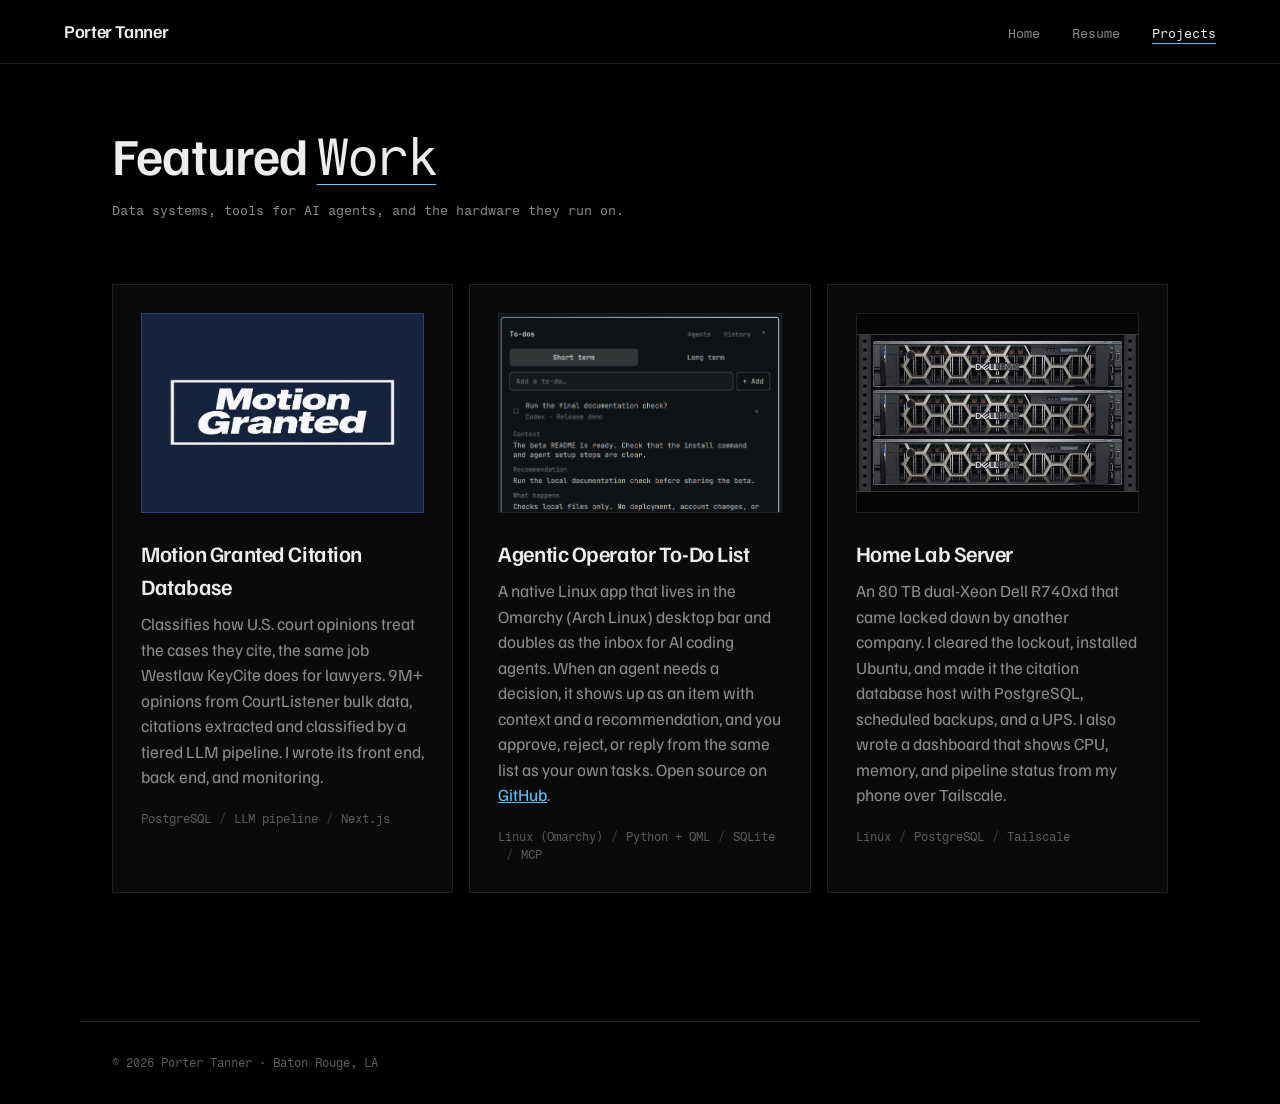
==== website-design-and-github-hosting/porter-website/project.html @ 4ad10d48 "Home Lab card: stacked R740xd faceplates in a server rack Adds graphics/r740xd.png (Porter's Dell EM" ====
<!DOCTYPE html>
<html lang="en">
<head>
    <meta charset="UTF-8">
    <meta name="viewport" content="width=device-width, initial-scale=1.0">
    <meta name="description" content="Projects by Porter Tanner: the Motion Granted citation database, an open-source to-do list for AI coding agents, and a home-lab server.">
    <title>Projects | Porter Tanner</title>
    <link rel="icon" href="data:image/svg+xml,%3Csvg xmlns='http://www.w3.org/2000/svg' viewBox='0 0 32 32'%3E%3Crect width='32' height='32' fill='%23000'/%3E%3Crect x='.5' y='.5' width='31' height='31' fill='none' stroke='%233a3a3a'/%3E%3Ctext x='16' y='20.5' font-family='monospace' font-size='12' fill='%23ededed' text-anchor='middle'%3EPT%3C/text%3E%3C/svg%3E">
    <link rel="stylesheet" href="styles.css">
</head>
<body>
    <nav class="navbar" id="main-nav">
        <a href="index.html" class="logo">Porter Tanner</a>
        <ul class="nav-links">
            <li><a href="index.html">Home</a></li>
            <li><a href="resume.html">Resume</a></li>
            <li><a href="project.html" class="active">Projects</a></li>
        </ul>
    </nav>

    <main class="container">
        <div class="resume-header">
            <h1 class="section-title">Featured <span class="text-gradient">Work</span></h1>
            <p>Data systems, tools for AI agents, and the hardware they run on.</p>
        </div>

        <div class="grid-3">
            <!-- Project 1 -->
            <div class="glass-card" id="project-1">
                <div class="project-image project-image--mg">
                    <img src="graphics/motion_granted.png" alt="Motion Granted logo" width="2460" height="804">
                </div>
                <h3>Motion Granted Citation Database</h3>
                <p>Classifies how U.S. court opinions treat the cases they cite, the same job Westlaw KeyCite does for lawyers. 9M+ opinions from CourtListener bulk data, citations extracted and classified by a tiered LLM pipeline. I wrote its front end, back end, and monitoring.</p>
                <div class="project-tags">
                    <span class="tag">PostgreSQL</span>
                    <span class="tag">LLM pipeline</span>
                    <span class="tag">Next.js</span>
                </div>
            </div>

            <!-- Project 2 -->
            <div class="glass-card" id="project-2">
                <div class="project-image project-image--shot">
                    <button type="button" class="zoom-hit" data-zoom="graphics/agentic-todo.png" aria-label="View full-size screenshot">
                        <img src="graphics/agentic-todo.png" alt="Agentic Operator To-Do List panel showing an agent request with context, recommendation, and approve or reject buttons" width="571" height="712">
                    </button>
                </div>
                <h3>Agentic Operator To-Do List</h3>
                <p>A native Linux app that lives in the Omarchy (Arch Linux) desktop bar and doubles as the inbox for AI coding agents. When an agent needs a decision, it shows up as an item with context and a recommendation, and you approve, reject, or reply from the same list as your own tasks. Open source on <a href="https://github.com/ptanner66-prog/agentic-operator-to-do-list" target="_blank" rel="noopener">GitHub</a>.</p>
                <div class="project-tags">
                    <span class="tag">Linux (Omarchy)</span>
                    <span class="tag">Python + QML</span>
                    <span class="tag">SQLite</span>
                    <span class="tag">MCP</span>
                </div>
            </div>

            <!-- Project 3 -->
            <div class="glass-card" id="project-3">
                <div class="project-image project-image--rack">
                    <div class="rack">
                        <img src="graphics/r740xd.png" width="974" height="180" alt="Dell EMC PowerEdge R740xd server front panel">
                        <img src="graphics/r740xd.png" width="974" height="180" alt="">
                        <img src="graphics/r740xd.png" width="974" height="180" alt="">
                    </div>
                </div>
                <h3>Home Lab Server</h3>
                <p>An 80 TB dual-Xeon Dell R740xd that came locked down by another company. I cleared the lockout, installed Ubuntu, and made it the citation database host with PostgreSQL, scheduled backups, and a UPS. I also wrote a dashboard that shows CPU, memory, and pipeline status from my phone over Tailscale.</p>
                <div class="project-tags">
                    <span class="tag">Linux</span>
                    <span class="tag">PostgreSQL</span>
                    <span class="tag">Tailscale</span>
                </div>
            </div>
        </div>
    </main>

    <footer>
        <p>&copy; 2026 Porter Tanner · Baton Rouge, LA</p>
    </footer>

    <dialog class="lightbox" id="lightbox" aria-label="Screenshot">
        <img src="" alt="Agentic Operator To-Do List panel showing an agent request with context, recommendation, and approve or reject buttons">
        <button type="button" class="lightbox-close" aria-label="Close">Close ✕</button>
    </dialog>

    <script>
        // Zoom: open project screenshots full-size in a native dialog
        var box = document.getElementById('lightbox');
        document.querySelectorAll('.zoom-hit').forEach(function (btn) {
            btn.addEventListener('click', function () {
                box.querySelector('img').src = btn.dataset.zoom;
                box.showModal();
            });
        });
        box.querySelector('.lightbox-close').addEventListener('click', function () { box.close(); });
        box.addEventListener('click', function (e) { if (e.target === box) box.close(); });
    </script>
</body>
</html>
---- website-design-and-github-hosting/porter-website/styles.css ----
@import url('https://fonts.googleapis.com/css2?family=Familjen+Grotesk:wght@400;500;600&family=Fragment+Mono&display=swap');

:root {
    --bg-main: #000000;
    --bg-secondary: #0a0a0a;
    --text-primary: #ededed;
    --text-secondary: #8a8a8a;
    --text-muted: #5c5c5c;
    --rule: #1f1f1f;
    --rule-strong: #3a3a3a;
    --accent: #5cc4ff;
    --accent-deep: #16264a;
    --border-color: var(--rule);
    --glass-bg: var(--bg-secondary);
    --glass-border: var(--rule);
    --font-sans: 'Familjen Grotesk', system-ui, -apple-system, 'Segoe UI', sans-serif;
    --font-mono: 'Fragment Mono', ui-monospace, 'SFMono-Regular', Menlo, monospace;
}

* {
    margin: 0;
    padding: 0;
    box-sizing: border-box;
}

html {
    scroll-behavior: smooth;
}

body {
    font-family: var(--font-sans);
    font-size: 1.0625rem;
    background-color: var(--bg-main);
    color: var(--text-primary);
    line-height: 1.5;
    overflow-x: hidden;
    -webkit-font-smoothing: antialiased;
}

h1, h2, h3, h4, h5, h6 {
    font-family: var(--font-sans);
    font-weight: 600;
    letter-spacing: -0.02em;
}

a {
    color: inherit;
}

::selection {
    background: var(--accent);
    color: var(--bg-main);
}

:focus-visible {
    outline: 2px solid var(--text-primary);
    outline-offset: 2px;
}

/* Signature detail: the headline continues in monospace */
.text-gradient {
    font-family: var(--font-mono);
    font-weight: 400;
    letter-spacing: -0.04em;
    color: var(--text-primary);
    text-decoration: underline;
    text-decoration-color: var(--accent);
    text-decoration-thickness: 1px;
    text-underline-offset: 0.18em;
}

/* Company logo slots: monogram placeholders now, white logo images later */
.company-logo {
    display: inline-flex;
    align-items: center;
    justify-content: center;
    flex-shrink: 0;
    width: 44px;
    height: 44px;
    padding: 6px;
    background: var(--bg-main);
    border: 1px solid var(--rule-strong);
    font-family: var(--font-mono);
    font-size: 0.6875rem;
    letter-spacing: 0.02em;
    text-transform: uppercase;
    color: var(--text-primary);
    line-height: 1;
}

.company-logo:has(img) {
    padding: 3px;
}

.company-logo img {
    display: block;
    max-width: 100%;
    max-height: 100%;
    object-fit: contain;
}

/* Navigation */
.navbar {
    position: fixed;
    top: 0;
    width: 100%;
    height: 64px;
    padding: 0 5%;
    display: flex;
    justify-content: space-between;
    align-items: center;
    background: var(--bg-main);
    border-bottom: 1px solid var(--rule);
    z-index: 1000;
}

.logo {
    font-size: 1.125rem;
    font-weight: 600;
    letter-spacing: -0.02em;
    color: var(--text-primary);
    text-decoration: none;
}

.nav-links {
    display: flex;
    gap: 2rem;
    list-style: none;
}

.nav-links a {
    font-family: var(--font-mono);
    font-size: 0.8125rem;
    color: var(--text-secondary);
    text-decoration: none;
    transition: color 0.15s ease;
}

.nav-links a:hover,
.nav-links a.active {
    color: var(--text-primary);
}

.nav-links a.active {
    text-decoration: underline;
    text-decoration-color: var(--accent);
    text-decoration-thickness: 1px;
    text-underline-offset: 0.4em;
}

/* Layout Container */
.container {
    max-width: 1120px;
    margin: 0 auto;
    padding: 128px 2rem 4rem;
    animation: page-in 0.3s ease-out both;
}

@keyframes page-in {
    from { opacity: 0; }
    to { opacity: 1; }
}

section + section {
    margin-top: 6rem;
}

/* Hero Section */
.hero-section {
    min-height: calc(80vh - 64px);
    display: grid;
    grid-template-columns: minmax(0, 1fr) minmax(0, 1.05fr);
    align-items: center;
    column-gap: 3.5rem;
}

.hero-section h1 {
    font-size: clamp(2.25rem, 3.6vw, 2.75rem);
    line-height: 1.05;
    margin-bottom: 1.5rem;
}

.hero-section p {
    font-size: 1.125rem;
    color: var(--text-secondary);
    max-width: 580px;
    margin-bottom: 2.5rem;
}

.hero-actions {
    display: flex;
    flex-wrap: wrap;
    gap: 0.75rem;
}

.hero-photo {
    margin: 0;
}

.hero-photo img {
    display: block;
    width: 100%;
    height: auto;
    aspect-ratio: 3 / 2;
    object-fit: cover;
    border: 1px solid var(--rule);
}

.hero-photo figcaption {
    margin-top: 0.75rem;
    font-family: var(--font-mono);
    font-size: 0.75rem;
    color: var(--text-muted);
}

/* Buttons */
.btn {
    display: inline-flex;
    align-items: center;
    justify-content: center;
    padding: 0.8rem 1.4rem;
    border-radius: 0;
    font-family: var(--font-mono);
    font-size: 0.8125rem;
    text-decoration: none;
    cursor: pointer;
    background: transparent;
    color: var(--text-primary);
    border: 1px solid var(--rule-strong);
    transition: background-color 0.15s ease, color 0.15s ease, border-color 0.15s ease;
}

.btn:hover {
    background: var(--text-primary);
    color: var(--bg-main);
    border-color: var(--text-primary);
}

.btn-primary {
    background: var(--text-primary);
    color: var(--bg-main);
    border-color: var(--text-primary);
}

.btn-primary:hover {
    background: var(--bg-main);
    color: var(--text-primary);
}

/* Cards */
.glass-card {
    background: var(--bg-secondary);
    border: 1px solid var(--rule);
    border-radius: 0;
    padding: 1.75rem;
    transition: border-color 0.15s ease;
}

.glass-card:hover,
.glass-card:focus-within {
    border-color: var(--rule-strong);
}

.glass-card h3 {
    font-size: 1.375rem;
    margin-bottom: 0.5rem;
}

.glass-card p {
    color: var(--text-secondary);
}

.card-label {
    display: block;
    font-family: var(--font-mono);
    font-size: 0.75rem;
    color: var(--accent);
    margin-bottom: 1.25rem;
}

/* Grids */
.section-title {
    font-size: 2rem;
    margin-bottom: 2rem;
}

.grid-3 {
    display: grid;
    grid-template-columns: repeat(auto-fit, minmax(min(300px, 100%), 1fr));
    gap: 1rem;
}

.grid-2 {
    display: grid;
    grid-template-columns: repeat(auto-fit, minmax(min(420px, 100%), 1fr));
    gap: 1rem;
}

/* Home: experience + contact */
.glass-card .section-title {
    font-size: 1.375rem;
    margin-bottom: 1.5rem;
}

.exp-list,
.contact-list {
    list-style: none;
}

.exp-list li {
    display: flex;
    align-items: center;
    gap: 1rem;
    padding: 0.875rem 0;
    border-bottom: 1px solid var(--rule);
}

.exp-list li:first-child {
    padding-top: 0;
}

.exp-list strong {
    display: block;
    font-weight: 500;
}

.exp-list span.meta {
    font-family: var(--font-mono);
    font-size: 0.75rem;
    color: var(--text-muted);
}

.contact-list li {
    display: flex;
    justify-content: space-between;
    gap: 1rem;
    padding: 0.875rem 0;
    border-bottom: 1px solid var(--rule);
    font-family: var(--font-mono);
    font-size: 0.8125rem;
}

.contact-list li:first-child {
    padding-top: 0;
}

.contact-list span {
    color: var(--text-muted);
}

.contact-list a {
    text-decoration: none;
    overflow-wrap: anywhere;
    text-align: right;
}

.contact-list a:hover,
.text-link:hover {
    text-decoration: underline;
    text-underline-offset: 0.3em;
}

.text-link {
    color: var(--accent);
    display: inline-block;
    margin-top: 1.25rem;
    font-family: var(--font-mono);
    font-size: 0.8125rem;
    text-decoration: none;
}

/* Resume + Projects headers */
.resume-header {
    margin-bottom: 4rem;
}

.resume-header .section-title {
    font-size: 3.25rem;
    line-height: 1.05;
    margin-bottom: 1rem;
}

.resume-header p {
    font-family: var(--font-mono);
    font-size: 0.8125rem;
    color: var(--text-secondary);
}

/* Timeline */
.timeline {
    position: relative;
    max-width: 820px;
}

.timeline-item {
    padding-left: 4.5rem;
    position: relative;
    margin-bottom: 2.5rem;
}

.timeline-item::before {
    content: '';
    position: absolute;
    left: 22px;
    top: 0;
    bottom: -2.5rem;
    width: 1px;
    background: var(--rule);
}

.timeline-item:not(:has(+ .timeline-item))::before {
    bottom: 0;
}

.timeline-dot {
    position: absolute;
    left: 0;
    top: 0;
}

/* Let the Motion Granted wordmark fill its square badge */
.company-logo.is-mg {
    padding: 2px;
}

.company-logo.is-mg img {
    width: 100%;
    height: auto;
}

.timeline-date {
    font-family: var(--font-mono);
    font-size: 0.8125rem;
    color: var(--text-muted);
    margin-bottom: 0.75rem;
    line-height: 44px;
}

.timeline h4 {
    font-family: var(--font-mono);
    font-weight: 400;
    font-size: 0.875rem;
    letter-spacing: 0;
    color: var(--text-secondary);
    margin-bottom: 1rem;
}

.timeline ul {
    color: var(--text-secondary);
    padding-left: 1.1rem;
    line-height: 1.7;
}

.timeline ul li + li {
    margin-top: 0.4rem;
}

.skills-card {
    margin-left: 4.5rem;
}

.skills-card h3 {
    margin-bottom: 1.25rem;
}

.skills-list {
    display: grid;
    grid-template-columns: 7.5rem 1fr;
    gap: 0.75rem 1.25rem;
}

.skills-list dt {
    font-family: var(--font-mono);
    font-size: 0.75rem;
    color: var(--accent);
    padding-top: 0.2rem;
}

.skills-list dd {
    color: var(--text-secondary);
}

.timeline ul strong {
    color: var(--text-primary);
    font-weight: 500;
}

.email-actions {
    display: flex;
    flex-wrap: wrap;
    gap: 0.75rem;
}

.timeline-cta {
    margin-top: 3rem;
    padding-left: 4.5rem;
}

/* Projects */
.project-image {
    width: 100%;
    height: 200px;
    background: var(--bg-main);
    border: 1px solid var(--rule);
    margin-bottom: 1.5rem;
    display: grid;
    place-items: center;
    overflow: hidden;
    padding: 1.5rem;
}

.project-image img {
    width: 100%;
    height: 100%;
    object-fit: contain;
}

.project-image--mg {
    background: #16253c;
    border-color: #2c4273;
}

.project-image--mg img {
    width: auto;
    height: auto;
    max-width: 100%;
    max-height: 100%;
    /* trim the logo file's rough outer band so it melts into the navy panel */
    clip-path: inset(5.5% 1.7% 7.8% 1.7%);
}

.project-image--shot {
    padding: 0;
    background: #111418;
}

.project-image--shot {
    position: relative;
}

.project-image--shot img {
    object-fit: cover;
    object-position: center top;
}

.zoom-hit {
    display: block;
    width: 100%;
    height: 100%;
    padding: 0;
    border: 0;
    background: none;
    cursor: zoom-in;
}

.project-image--shot:hover {
    border-color: var(--accent);
}

.lightbox {
    margin: auto;
    padding: 0;
    max-width: 90vw;
    max-height: 90vh;
    background: var(--bg-main);
    border: 1px solid var(--rule-strong);
    color: var(--text-primary);
    overflow: hidden;
}

.lightbox::backdrop {
    background: rgba(0, 0, 0, 0.85);
}

.lightbox img {
    display: block;
    max-width: 90vw;
    max-height: calc(90vh - 2px);
    width: auto;
    height: auto;
}

.lightbox-close {
    position: absolute;
    bottom: 0.75rem;
    right: 0.5rem;
    padding: 0.35rem 0.6rem;
    background: var(--bg-main);
    color: var(--text-primary);
    border: 1px solid var(--rule-strong);
    font-family: var(--font-mono);
    font-size: 0.75rem;
    cursor: pointer;
}

/* Home lab card: server faceplates stacked between rack rails */
.project-image--rack {
    background: #050506;
    padding: 0.75rem 0;
}

.rack {
    position: relative;
    width: 100%;
    padding: 6px 16px;
    display: flex;
    flex-direction: column;
    gap: 3px;
    background: #0b0b0d;
    border-top: 1px solid var(--rule-strong);
    border-bottom: 1px solid var(--rule-strong);
}

.rack::before,
.rack::after {
    content: '';
    position: absolute;
    top: 0;
    bottom: 0;
    width: 12px;
    background:
        radial-gradient(circle, #000 1.6px, transparent 2px) center / 12px 9px repeat-y,
        linear-gradient(90deg, #2b2b30, #3a3a40 50%, #2b2b30);
}

.rack::before { left: 2px; }
.rack::after { right: 2px; }

.project-image .rack img {
    width: 100%;
    height: auto;
    object-fit: initial;
    filter: none;
    box-shadow: 0 1px 0 #000;
}

.panel-mono {
    font-family: var(--font-mono);
    font-size: 0.75rem;
    color: var(--text-secondary);
    list-style: none;
    line-height: 2;
    width: 100%;
}

.panel-mono .dim {
    color: var(--text-muted);
}

.project-tags {
    display: flex;
    flex-wrap: wrap;
    margin-top: 1.25rem;
}

.tag {
    font-family: var(--font-mono);
    font-size: 0.75rem;
    color: var(--text-muted);
}

.tag + .tag::before {
    content: '/';
    margin: 0 0.5rem;
    color: var(--rule-strong);
}

.glass-card p a {
    color: var(--accent);
}

.contact-list a {
    color: var(--accent);
}

.company-logo.is-lsu {
    background: #461d7c;
    border-color: #461d7c;
    color: #fdd023;
    font-weight: 600;
}

.company-logo.is-mg {
    background: #16253c;
    border-color: #2c4273;
}

/* Footer */
footer {
    max-width: 1120px;
    margin: 4rem auto 0;
    padding: 2rem;
    border-top: 1px solid var(--rule);
    font-family: var(--font-mono);
    font-size: 0.75rem;
    color: var(--text-muted);
}

/* Responsive */
@media (max-width: 860px) {
    .hero-section {
        grid-template-columns: 1fr;
        min-height: 0;
        padding-top: 1rem;
    }

    .hero-photo {
        order: -1;
        margin-bottom: 2.5rem;
    }
}

@media (max-width: 768px) {
    .navbar {
        padding: 0 1rem;
    }

    .nav-links {
        gap: 1rem;
    }

    .container {
        padding: 104px 1rem 3rem;
    }

    .hero-section h1,
    .resume-header .section-title {
        font-size: 2.25rem;
    }

    section + section {
        margin-top: 4rem;
    }

    .glass-card {
        padding: 1.5rem;
    }

    .timeline-item,
    .timeline-cta {
        padding-left: 3.75rem;
    }

    .skills-card {
        margin-left: 0;
    }

    .skills-list {
        grid-template-columns: 1fr;
        gap: 0.25rem;
    }

    .skills-list dd {
        margin-bottom: 0.75rem;
    }

    footer {
        padding: 2rem 1rem;
    }
}

@media (prefers-reduced-motion: reduce) {
    html {
        scroll-behavior: auto;
    }

    *,
    *::before,
    *::after {
        animation: none !important;
        transition: none !important;
    }
}
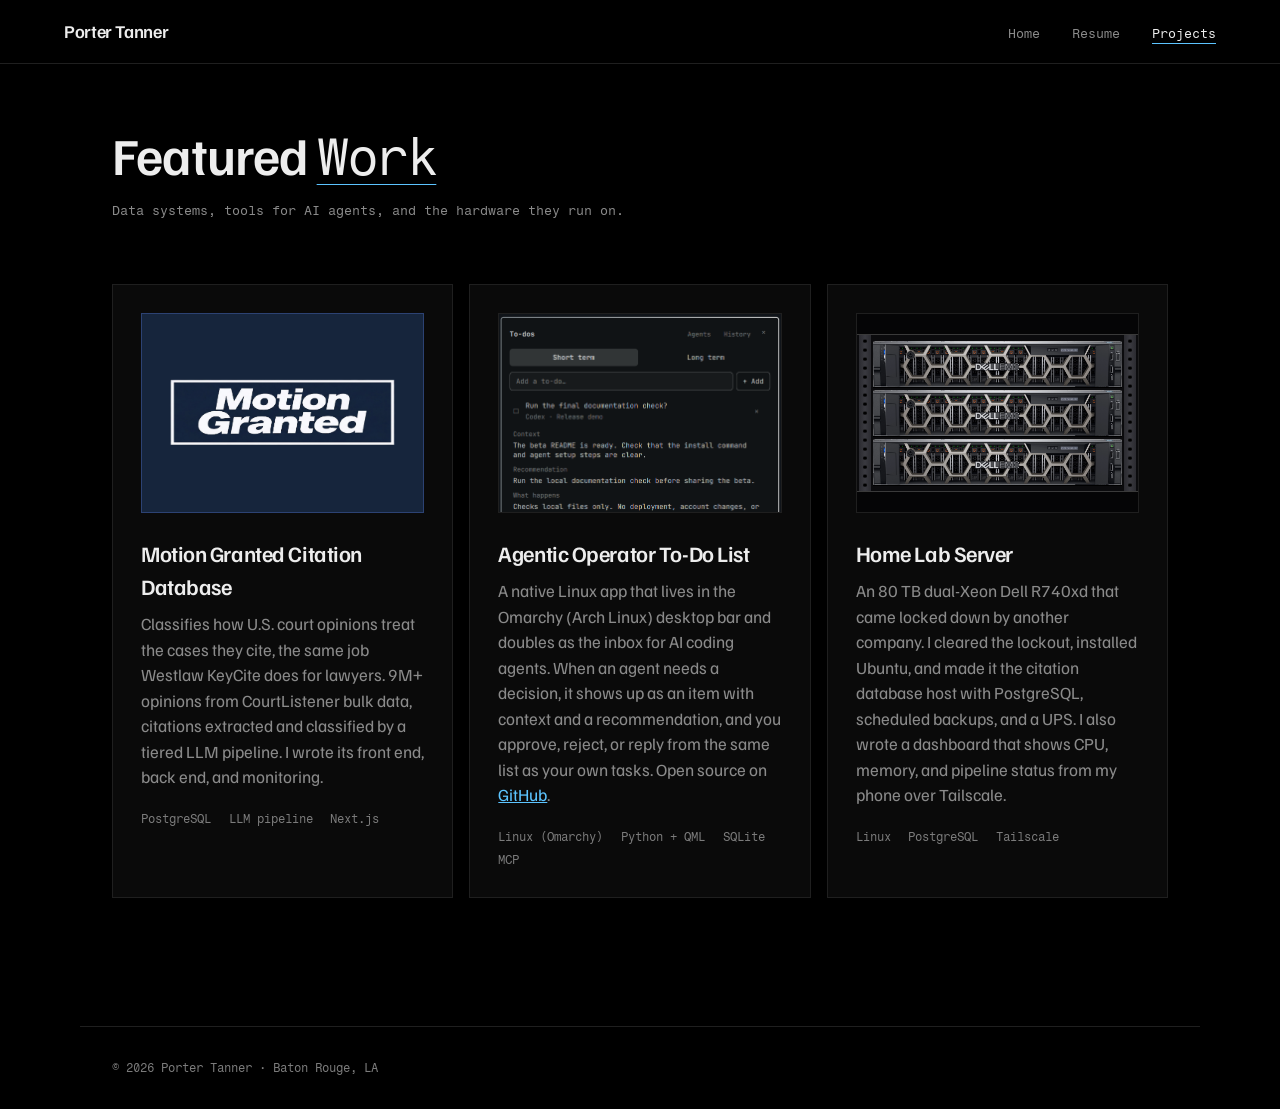
==== commit 95aac226: "Optimize mobile responsiveness and add Open Graph social metadata" ====
--- a/website-design-and-github-hosting/porter-website/project.html
+++ b/website-design-and-github-hosting/porter-website/project.html
@@ -4,12 +4,16 @@
     <meta charset="UTF-8">
     <meta name="viewport" content="width=device-width, initial-scale=1.0">
     <meta name="description" content="Projects by Porter Tanner: the Motion Granted citation database, an open-source to-do list for AI coding agents, and a home-lab server.">
+    <meta property="og:title" content="Projects | Porter Tanner">
+    <meta property="og:description" content="Data systems, tools for AI agents, and server hardware projects by Porter Tanner.">
+    <meta property="og:type" content="website">
+    <meta property="og:image" content="graphics/motion_granted.png">
     <title>Projects | Porter Tanner</title>
     <link rel="icon" href="data:image/svg+xml,%3Csvg xmlns='http://www.w3.org/2000/svg' viewBox='0 0 32 32'%3E%3Crect width='32' height='32' fill='%23000'/%3E%3Crect x='.5' y='.5' width='31' height='31' fill='none' stroke='%233a3a3a'/%3E%3Ctext x='16' y='20.5' font-family='monospace' font-size='12' fill='%23ededed' text-anchor='middle'%3EPT%3C/text%3E%3C/svg%3E">
     <link rel="stylesheet" href="styles.css">
 </head>
 <body>
-    <nav class="navbar" id="main-nav">
+    <nav class="navbar" id="main-nav" aria-label="Primary navigation">
         <a href="index.html" class="logo">Porter Tanner</a>
         <ul class="nav-links">
             <li><a href="index.html">Home</a></li>
--- a/website-design-and-github-hosting/porter-website/styles.css
+++ b/website-design-and-github-hosting/porter-website/styles.css
@@ -5,7 +5,7 @@
     --bg-secondary: #0a0a0a;
     --text-primary: #ededed;
     --text-secondary: #8a8a8a;
-    --text-muted: #5c5c5c;
+    --text-muted: #7c7c7c;
     --rule: #1f1f1f;
     --rule-strong: #3a3a3a;
     --accent: #5cc4ff;
@@ -650,6 +650,7 @@
 .project-tags {
     display: flex;
     flex-wrap: wrap;
+    gap: 0.35rem 1.1rem;
     margin-top: 1.25rem;
 }
 
@@ -659,11 +660,6 @@
     color: var(--text-muted);
 }
 
-.tag + .tag::before {
-    content: '/';
-    margin: 0 0.5rem;
-    color: var(--rule-strong);
-}
 
 .glass-card p a {
     color: var(--accent);
@@ -715,17 +711,37 @@
         padding: 0 1rem;
     }
 
+    .logo {
+        font-size: 1rem;
+    }
+
     .nav-links {
-        gap: 1rem;
+        gap: 0.875rem;
+    }
+
+    .nav-links a {
+        font-size: 0.75rem;
+    }
+
+    .grid-2,
+    .grid-3 {
+        grid-template-columns: 1fr;
     }
 
     .container {
-        padding: 104px 1rem 3rem;
+        padding: 96px 1rem 3rem;
     }
 
     .hero-section h1,
     .resume-header .section-title {
-        font-size: 2.25rem;
+        font-size: 2rem;
+        line-height: 1.1;
+        overflow-wrap: break-word;
+        word-break: normal;
+    }
+
+    .hero-section p {
+        font-size: 1rem;
     }
 
     section + section {
@@ -733,12 +749,24 @@
     }
 
     .glass-card {
-        padding: 1.5rem;
+        padding: 1.25rem;
     }
 
     .timeline-item,
     .timeline-cta {
-        padding-left: 3.75rem;
+        padding-left: 3.5rem;
+    }
+
+    .timeline .glass-card {
+        padding: 1.25rem;
+    }
+
+    .timeline ul {
+        line-height: 1.55;
+    }
+
+    .exp-list span.meta {
+        line-height: 1.5;
     }
 
     .skills-card {
@@ -756,6 +784,82 @@
 
     footer {
         padding: 2rem 1rem;
+    }
+}
+
+@media (max-width: 480px) {
+    .navbar {
+        padding: 0 0.75rem;
+    }
+
+    .logo {
+        font-size: 0.9375rem;
+    }
+
+    .nav-links {
+        gap: 0.65rem;
+    }
+
+    .nav-links a {
+        font-size: 0.75rem;
+    }
+
+    .container {
+        padding: 84px 0.75rem 2.5rem;
+    }
+
+    .hero-section h1,
+    .resume-header .section-title {
+        font-size: 1.625rem;
+    }
+
+    .hero-actions,
+    .email-actions {
+        flex-direction: column;
+    }
+
+    .hero-actions .btn,
+    .email-actions .btn {
+        width: 100%;
+        text-align: center;
+        padding: 0.75rem 1rem;
+    }
+
+    .timeline-item,
+    .timeline-cta {
+        padding-left: 2.75rem;
+    }
+
+    .timeline-item::before {
+        left: 17px;
+    }
+
+    .timeline-dot {
+        width: 36px;
+        height: 36px;
+        font-size: 0.625rem;
+    }
+
+    .timeline-date {
+        line-height: 36px;
+        font-size: 0.75rem;
+    }
+
+    .timeline .glass-card {
+        padding: 1rem;
+    }
+
+    .skills-card {
+        padding: 1rem;
+    }
+
+    .contact-list li {
+        flex-direction: column;
+        gap: 0.25rem;
+    }
+
+    .contact-list a {
+        text-align: left;
     }
 }
 
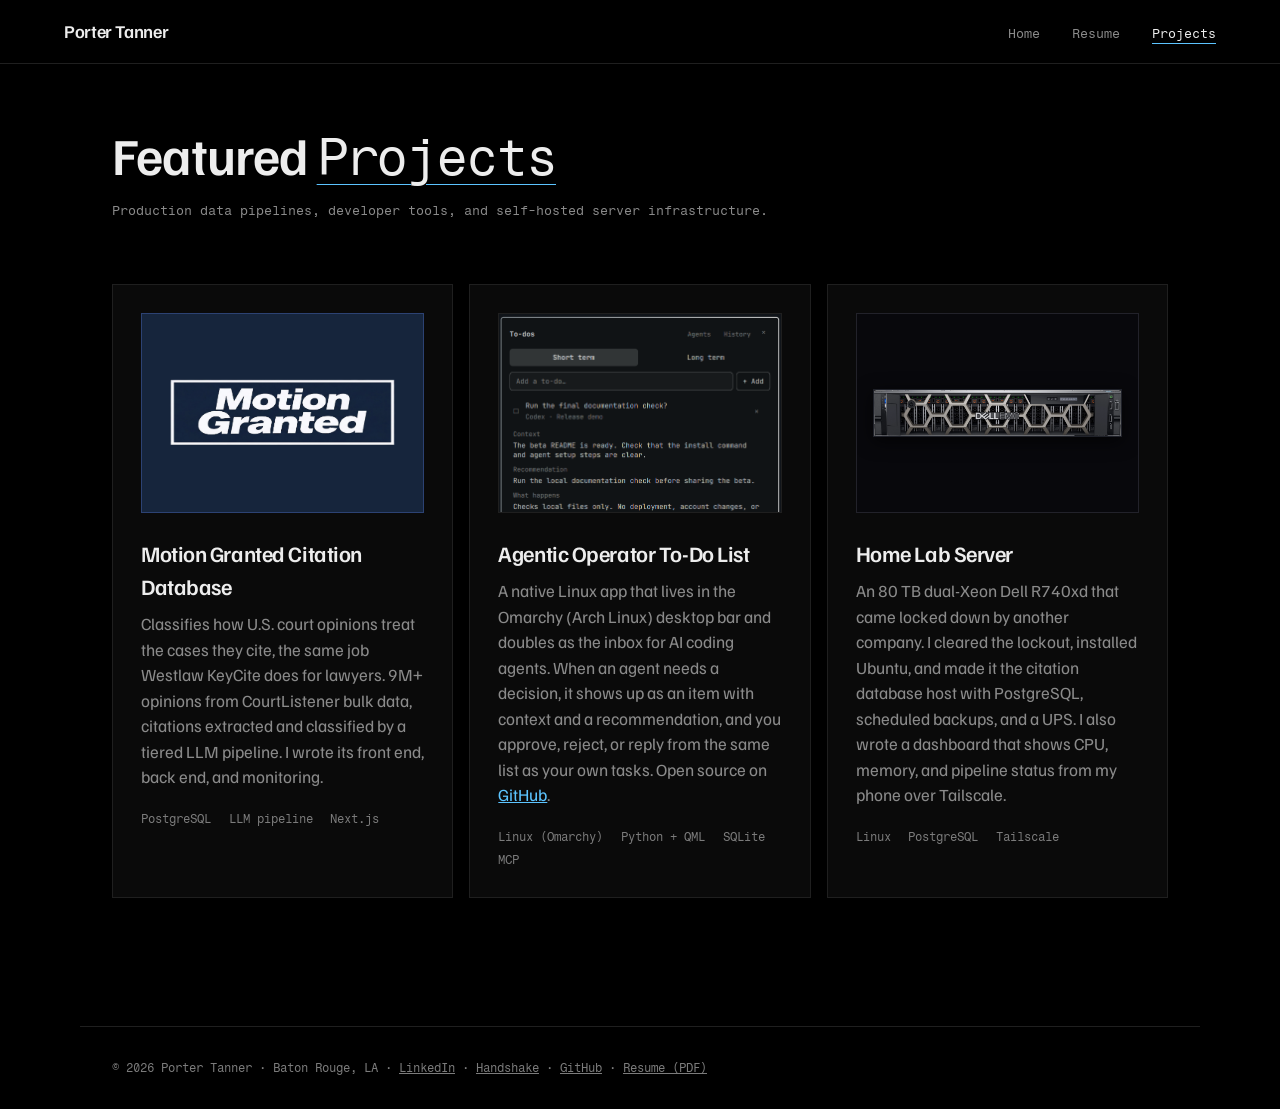
==== commit 170eda25: "Format homelab server card, humanize hero copy, add Handshake/LinkedIn/Resume PDF links" ====
--- a/website-design-and-github-hosting/porter-website/project.html
+++ b/website-design-and-github-hosting/porter-website/project.html
@@ -24,8 +24,8 @@
 
     <main class="container">
         <div class="resume-header">
-            <h1 class="section-title">Featured <span class="text-gradient">Work</span></h1>
-            <p>Data systems, tools for AI agents, and the hardware they run on.</p>
+            <h1 class="section-title">Featured <span class="text-gradient">Projects</span></h1>
+            <p>Production data pipelines, developer tools, and self-hosted server infrastructure.</p>
         </div>
 
         <div class="grid-3">
@@ -62,12 +62,10 @@
 
             <!-- Project 3 -->
             <div class="glass-card" id="project-3">
-                <div class="project-image project-image--rack">
-                    <div class="rack">
-                        <img src="graphics/r740xd.png" width="974" height="180" alt="Dell EMC PowerEdge R740xd server front panel">
-                        <img src="graphics/r740xd.png" width="974" height="180" alt="">
-                        <img src="graphics/r740xd.png" width="974" height="180" alt="">
-                    </div>
+                <div class="project-image project-image--server">
+                    <button type="button" class="zoom-hit" data-zoom="graphics/r740xd.png" aria-label="View full-size server photo">
+                        <img src="graphics/r740xd.png" alt="Dell EMC PowerEdge R740xd 80 TB server front panel" width="974" height="180">
+                    </button>
                 </div>
                 <h3>Home Lab Server</h3>
                 <p>An 80 TB dual-Xeon Dell R740xd that came locked down by another company. I cleared the lockout, installed Ubuntu, and made it the citation database host with PostgreSQL, scheduled backups, and a UPS. I also wrote a dashboard that shows CPU, memory, and pipeline status from my phone over Tailscale.</p>
@@ -81,7 +79,7 @@
     </main>
 
     <footer>
-        <p>&copy; 2026 Porter Tanner · Baton Rouge, LA</p>
+        <p>&copy; 2026 Porter Tanner · Baton Rouge, LA · <a href="https://www.linkedin.com/in/porter-tanner-4b8267359" target="_blank" rel="noopener">LinkedIn</a> · <a href="https://app.joinhandshake.com/profiles/met9rd" target="_blank" rel="noopener">Handshake</a> · <a href="https://github.com/ptanner66-prog" target="_blank" rel="noopener">GitHub</a> · <a href="Porter_Tanner_Resume.pdf" download>Resume (PDF)</a></p>
     </footer>
 
     <dialog class="lightbox" id="lightbox" aria-label="Screenshot">
--- a/website-design-and-github-hosting/porter-website/styles.css
+++ b/website-design-and-github-hosting/porter-website/styles.css
@@ -593,45 +593,38 @@
     cursor: pointer;
 }
 
-/* Home lab card: server faceplates stacked between rack rails */
-.project-image--rack {
-    background: #050506;
-    padding: 0.75rem 0;
-}
-
-.rack {
-    position: relative;
+/* Home lab card: server faceplate cleanly fitted inside box */
+.project-image--server {
+    padding: 0;
+    background: #08080c;
+    border-color: #22222a;
+    display: flex;
+    align-items: center;
+    justify-content: center;
+    overflow: hidden;
+}
+
+.project-image--server .zoom-hit {
+    display: flex;
+    align-items: center;
+    justify-content: center;
     width: 100%;
-    padding: 6px 16px;
-    display: flex;
-    flex-direction: column;
-    gap: 3px;
-    background: #0b0b0d;
-    border-top: 1px solid var(--rule-strong);
-    border-bottom: 1px solid var(--rule-strong);
-}
-
-.rack::before,
-.rack::after {
-    content: '';
-    position: absolute;
-    top: 0;
-    bottom: 0;
-    width: 12px;
-    background:
-        radial-gradient(circle, #000 1.6px, transparent 2px) center / 12px 9px repeat-y,
-        linear-gradient(90deg, #2b2b30, #3a3a40 50%, #2b2b30);
-}
-
-.rack::before { left: 2px; }
-.rack::after { right: 2px; }
-
-.project-image .rack img {
+    height: 100%;
+    padding: 1.25rem 1rem;
+}
+
+.project-image--server img {
     width: 100%;
     height: auto;
-    object-fit: initial;
-    filter: none;
-    box-shadow: 0 1px 0 #000;
+    max-height: 100%;
+    object-fit: contain;
+    display: block;
+    box-shadow: 0 4px 18px rgba(0, 0, 0, 0.7);
+    border: 1px solid #1f2129;
+}
+
+.project-image--server:hover {
+    border-color: var(--accent);
 }
 
 .panel-mono {
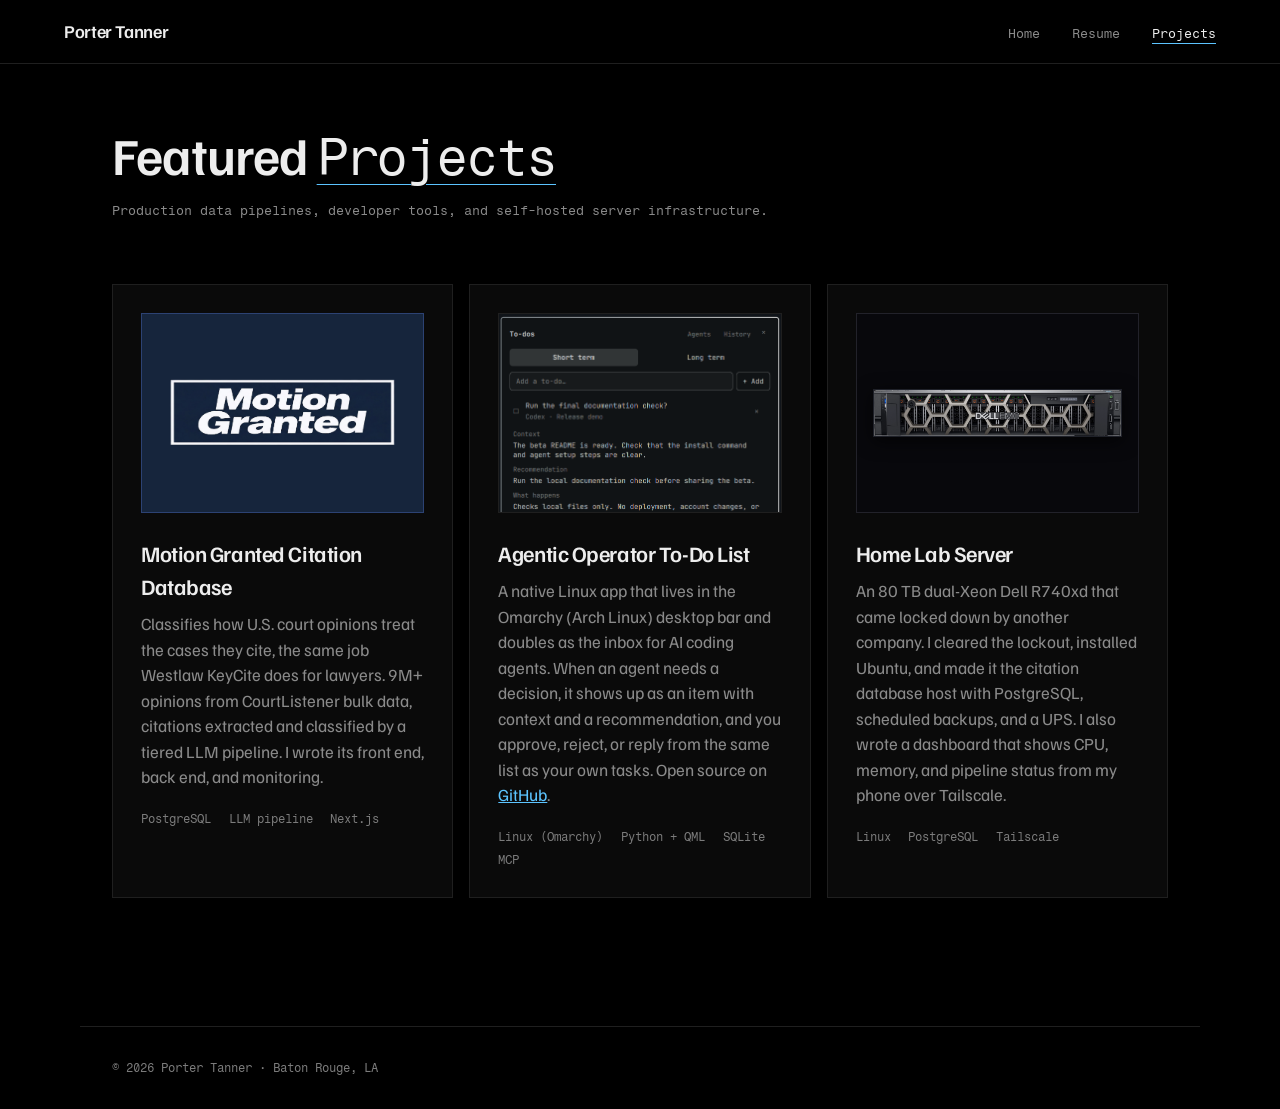
==== commit 58e57cb4: "Remove redundant profile links and centralize in contact box" ====
--- a/website-design-and-github-hosting/porter-website/project.html
+++ b/website-design-and-github-hosting/porter-website/project.html
@@ -79,7 +79,7 @@
     </main>
 
     <footer>
-        <p>&copy; 2026 Porter Tanner · Baton Rouge, LA · <a href="https://www.linkedin.com/in/porter-tanner-4b8267359" target="_blank" rel="noopener">LinkedIn</a> · <a href="https://app.joinhandshake.com/profiles/met9rd" target="_blank" rel="noopener">Handshake</a> · <a href="https://github.com/ptanner66-prog" target="_blank" rel="noopener">GitHub</a> · <a href="Porter_Tanner_Resume.pdf" download>Resume (PDF)</a></p>
+        <p>&copy; 2026 Porter Tanner · Baton Rouge, LA</p>
     </footer>
 
     <dialog class="lightbox" id="lightbox" aria-label="Screenshot">
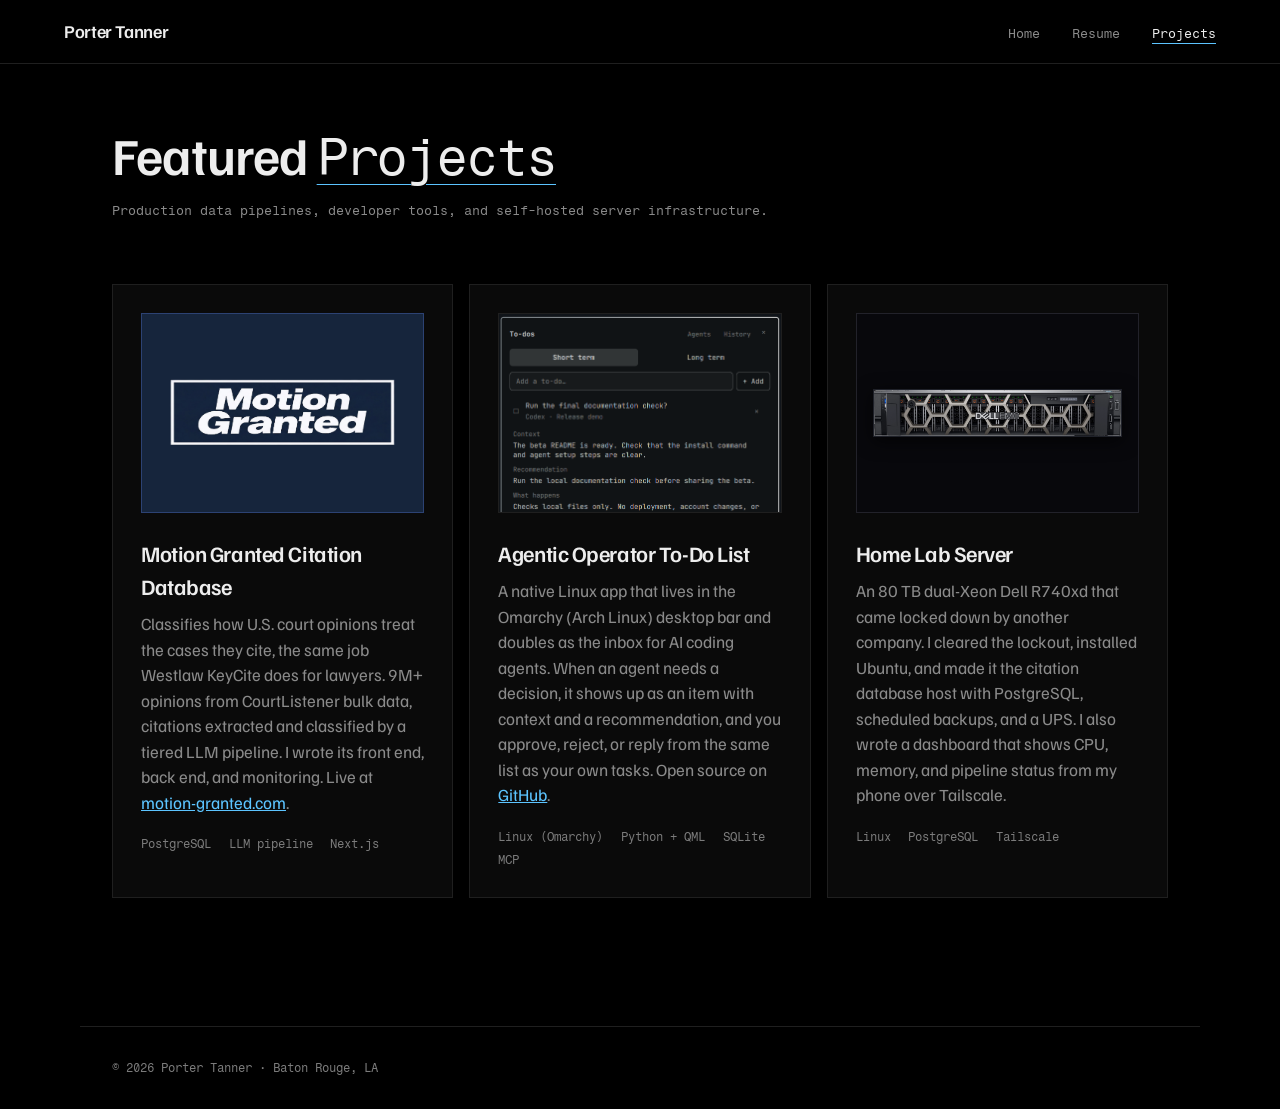
==== commit 1df03150: "Add link to motion-granted.com" ====
--- a/website-design-and-github-hosting/porter-website/project.html
+++ b/website-design-and-github-hosting/porter-website/project.html
@@ -35,7 +35,7 @@
                     <img src="graphics/motion_granted.png" alt="Motion Granted logo" width="2460" height="804">
                 </div>
                 <h3>Motion Granted Citation Database</h3>
-                <p>Classifies how U.S. court opinions treat the cases they cite, the same job Westlaw KeyCite does for lawyers. 9M+ opinions from CourtListener bulk data, citations extracted and classified by a tiered LLM pipeline. I wrote its front end, back end, and monitoring.</p>
+                <p>Classifies how U.S. court opinions treat the cases they cite, the same job Westlaw KeyCite does for lawyers. 9M+ opinions from CourtListener bulk data, citations extracted and classified by a tiered LLM pipeline. I wrote its front end, back end, and monitoring. Live at <a href="https://motion-granted.com" target="_blank" rel="noopener">motion-granted.com</a>.</p>
                 <div class="project-tags">
                     <span class="tag">PostgreSQL</span>
                     <span class="tag">LLM pipeline</span>
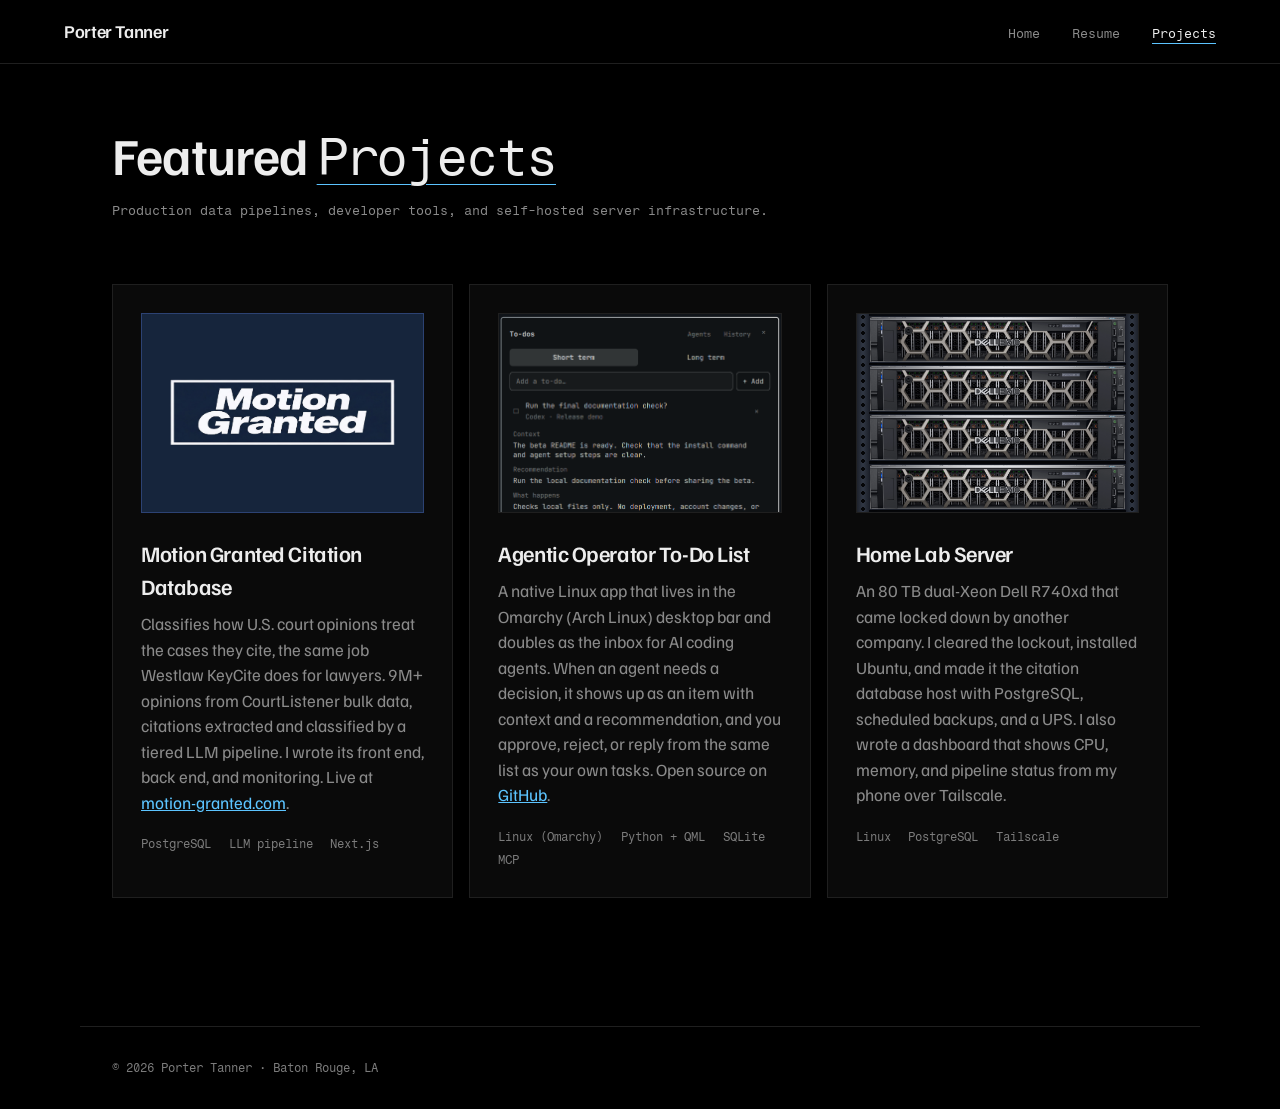
==== commit 4fe9faea: "Update server rack to 4 stacked units and clean up contact buttons" ====
--- a/website-design-and-github-hosting/porter-website/project.html
+++ b/website-design-and-github-hosting/porter-website/project.html
@@ -62,9 +62,16 @@
 
             <!-- Project 3 -->
             <div class="glass-card" id="project-3">
-                <div class="project-image project-image--server">
+                <div class="project-image project-image--rack">
                     <button type="button" class="zoom-hit" data-zoom="graphics/r740xd.png" aria-label="View full-size server photo">
-                        <img src="graphics/r740xd.png" alt="Dell EMC PowerEdge R740xd 80 TB server front panel" width="974" height="180">
+                        <div class="rack-cabinet">
+                            <div class="rack-servers">
+                                <img src="graphics/r740xd.png" alt="Dell EMC PowerEdge R740xd server front panel - node 1" width="974" height="180">
+                                <img src="graphics/r740xd.png" alt="Dell EMC PowerEdge R740xd server front panel - node 2" width="974" height="180">
+                                <img src="graphics/r740xd.png" alt="Dell EMC PowerEdge R740xd server front panel - node 3" width="974" height="180">
+                                <img src="graphics/r740xd.png" alt="Dell EMC PowerEdge R740xd server front panel - node 4" width="974" height="180">
+                            </div>
+                        </div>
                     </button>
                 </div>
                 <h3>Home Lab Server</h3>
--- a/website-design-and-github-hosting/porter-website/styles.css
+++ b/website-design-and-github-hosting/porter-website/styles.css
@@ -593,37 +593,76 @@
     cursor: pointer;
 }
 
-/* Home lab card: server faceplate cleanly fitted inside box */
-.project-image--server {
+/* Home lab card: 200px server rack cabinet housing 3 stacked Dell R740xd servers */
+.project-image--rack {
+    height: 200px;
     padding: 0;
-    background: #08080c;
-    border-color: #22222a;
-    display: flex;
+    background: #08090d;
+    border: 1px solid var(--rule);
+    margin-bottom: 1.5rem;
+    overflow: hidden;
+    display: flex;
+}
+
+.project-image--rack .zoom-hit {
+    display: flex;
+    width: 100%;
+    height: 100%;
+    padding: 0;
+    border: 0;
+    background: none;
+    cursor: zoom-in;
+}
+
+.rack-cabinet {
+    position: relative;
+    width: 100%;
+    height: 100%;
+    display: flex;
+    flex-direction: column;
+    justify-content: center;
     align-items: center;
-    justify-content: center;
-    overflow: hidden;
-}
-
-.project-image--server .zoom-hit {
-    display: flex;
-    align-items: center;
-    justify-content: center;
-    width: 100%;
+    background: #080a0f;
+    padding: 0 12px;
+}
+
+/* Realistic steel rack rails on left and right with mounting holes */
+.rack-cabinet::before,
+.rack-cabinet::after {
+    content: '';
+    position: absolute;
+    top: 0;
+    bottom: 0;
+    width: 12px;
+    background:
+        radial-gradient(circle, #050608 1.6px, transparent 2px) center / 12px 8px repeat-y,
+        linear-gradient(90deg, #1e222b, #303744 50%, #1e222b);
+    z-index: 2;
+}
+.rack-cabinet::before { left: 0; }
+.rack-cabinet::after { right: 0; }
+
+.rack-servers {
+    display: flex;
+    flex-direction: column;
+    justify-content: space-between;
     height: 100%;
-    padding: 1.25rem 1rem;
-}
-
-.project-image--server img {
-    width: 100%;
-    height: auto;
-    max-height: 100%;
-    object-fit: contain;
+    width: 100%;
+    gap: 2px;
+    padding: 2px 0;
+    z-index: 1;
+}
+
+.rack-servers img {
+    width: 100%;
+    height: calc(25% - 2px);
+    object-fit: fill;
     display: block;
-    box-shadow: 0 4px 18px rgba(0, 0, 0, 0.7);
-    border: 1px solid #1f2129;
-}
-
-.project-image--server:hover {
+    border: 1px solid #1a1e28;
+    box-shadow: 0 2px 4px rgba(0, 0, 0, 0.7);
+}
+
+.project-image--rack:hover {
     border-color: var(--accent);
 }
 
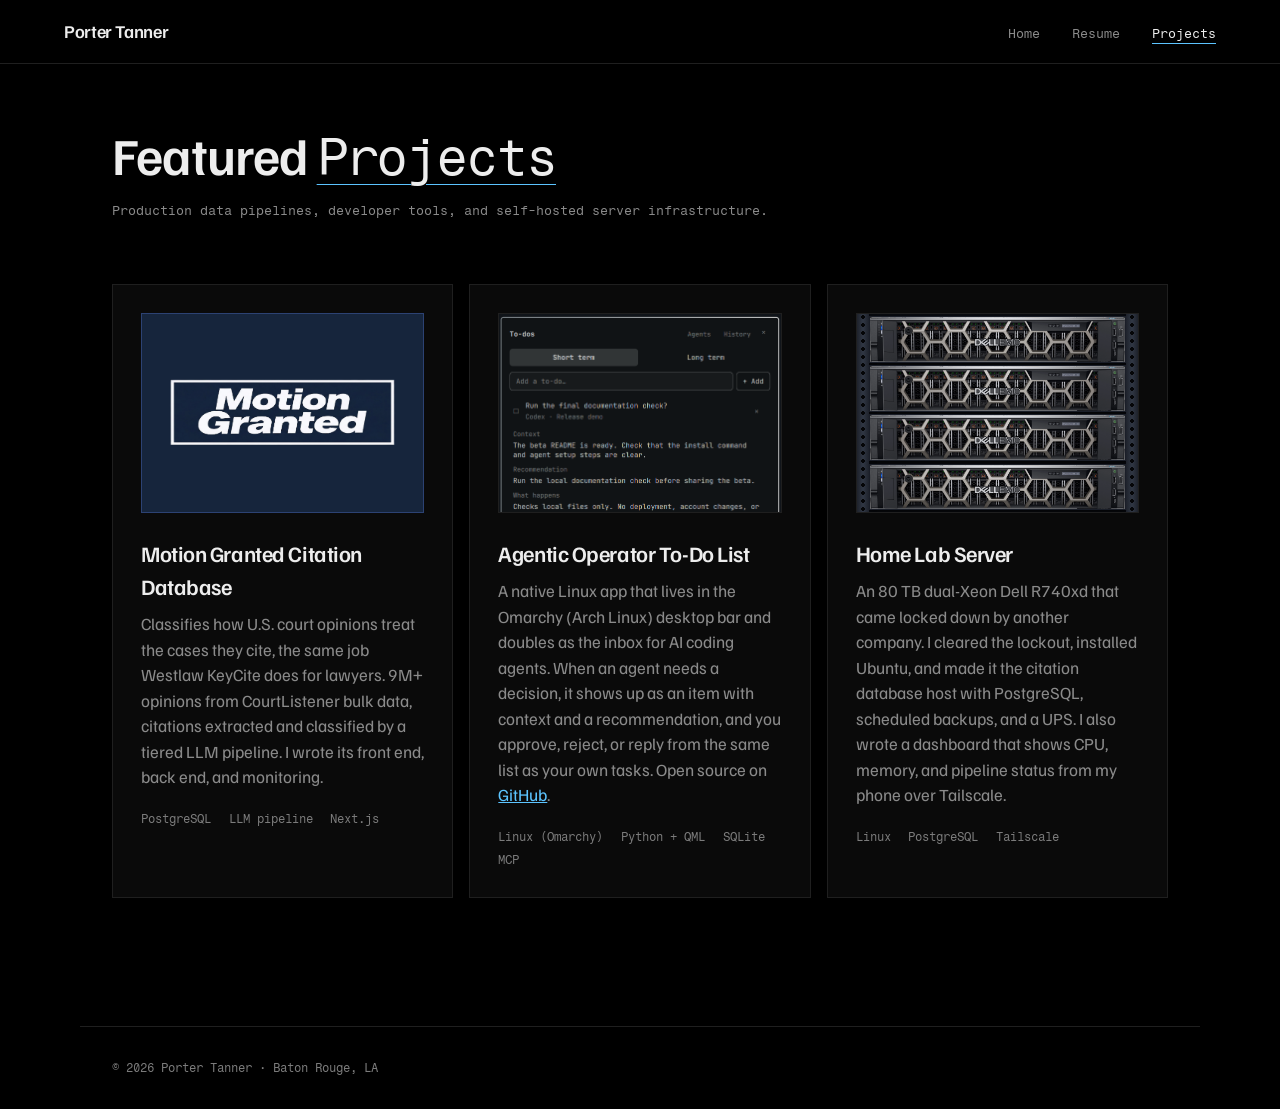
==== commit c2c91803: "Fix server photo lightbox alt description and remove motion-granted link" ====
--- a/website-design-and-github-hosting/porter-website/project.html
+++ b/website-design-and-github-hosting/porter-website/project.html
@@ -35,7 +35,7 @@
                     <img src="graphics/motion_granted.png" alt="Motion Granted logo" width="2460" height="804">
                 </div>
                 <h3>Motion Granted Citation Database</h3>
-                <p>Classifies how U.S. court opinions treat the cases they cite, the same job Westlaw KeyCite does for lawyers. 9M+ opinions from CourtListener bulk data, citations extracted and classified by a tiered LLM pipeline. I wrote its front end, back end, and monitoring. Live at <a href="https://motion-granted.com" target="_blank" rel="noopener">motion-granted.com</a>.</p>
+                <p>Classifies how U.S. court opinions treat the cases they cite, the same job Westlaw KeyCite does for lawyers. 9M+ opinions from CourtListener bulk data, citations extracted and classified by a tiered LLM pipeline. I wrote its front end, back end, and monitoring.</p>
                 <div class="project-tags">
                     <span class="tag">PostgreSQL</span>
                     <span class="tag">LLM pipeline</span>
@@ -46,7 +46,7 @@
             <!-- Project 2 -->
             <div class="glass-card" id="project-2">
                 <div class="project-image project-image--shot">
-                    <button type="button" class="zoom-hit" data-zoom="graphics/agentic-todo.png" aria-label="View full-size screenshot">
+                    <button type="button" class="zoom-hit" data-zoom="graphics/agentic-todo.png" data-alt="Agentic Operator To-Do List panel showing an agent request with context, recommendation, and approve or reject buttons" aria-label="View full-size screenshot">
                         <img src="graphics/agentic-todo.png" alt="Agentic Operator To-Do List panel showing an agent request with context, recommendation, and approve or reject buttons" width="571" height="712">
                     </button>
                 </div>
@@ -63,7 +63,7 @@
             <!-- Project 3 -->
             <div class="glass-card" id="project-3">
                 <div class="project-image project-image--rack">
-                    <button type="button" class="zoom-hit" data-zoom="graphics/r740xd.png" aria-label="View full-size server photo">
+                    <button type="button" class="zoom-hit" data-zoom="graphics/r740xd.png" data-alt="Dell EMC PowerEdge R740xd server front panel" aria-label="View full-size server photo">
                         <div class="rack-cabinet">
                             <div class="rack-servers">
                                 <img src="graphics/r740xd.png" alt="Dell EMC PowerEdge R740xd server front panel - node 1" width="974" height="180">
@@ -89,17 +89,20 @@
         <p>&copy; 2026 Porter Tanner · Baton Rouge, LA</p>
     </footer>
 
-    <dialog class="lightbox" id="lightbox" aria-label="Screenshot">
-        <img src="" alt="Agentic Operator To-Do List panel showing an agent request with context, recommendation, and approve or reject buttons">
+    <dialog class="lightbox" id="lightbox" aria-label="Image preview">
+        <img src="" alt="">
         <button type="button" class="lightbox-close" aria-label="Close">Close ✕</button>
     </dialog>
 
     <script>
         // Zoom: open project screenshots full-size in a native dialog
         var box = document.getElementById('lightbox');
+        var lightboxImg = box.querySelector('img');
         document.querySelectorAll('.zoom-hit').forEach(function (btn) {
             btn.addEventListener('click', function () {
-                box.querySelector('img').src = btn.dataset.zoom;
+                lightboxImg.src = btn.dataset.zoom;
+                var altText = btn.dataset.alt || (btn.querySelector('img') ? btn.querySelector('img').alt : '');
+                lightboxImg.alt = altText;
                 box.showModal();
             });
         });
--- a/website-design-and-github-hosting/porter-website/styles.css
+++ b/website-design-and-github-hosting/porter-website/styles.css
@@ -1,4 +1,4 @@
-@import url('https://fonts.googleapis.com/css2?family=Familjen+Grotesk:wght@400;500;600&family=Fragment+Mono&display=swap');
+@import url('https://fonts.googleapis.com/css2?family=Familjen+Grotesk:wght@400;500;600;700&family=Fragment+Mono&display=swap');
 
 :root {
     --bg-main: #000000;
@@ -174,10 +174,60 @@
     column-gap: 3.5rem;
 }
 
-.hero-section h1 {
-    font-size: clamp(2.25rem, 3.6vw, 2.75rem);
-    line-height: 1.05;
+/* The text column is a size container, so the headline is sized off its
+   width (cqi) and fills the column without spilling toward the photo */
+.hero-text {
+    container-type: inline-size;
+}
+
+.hero-title {
     margin-bottom: 1.5rem;
+}
+
+/* Breaks after "Founder," and after "State"; the bold divisor is that line's
+   width in em plus a little slack, and the mono line is set a touch smaller */
+.hero-title-lead {
+    display: block;
+    font-size: clamp(2.5rem, 4.9vw, 4.375rem);
+    font-size: min(calc(100cqi / 6.9), 5rem);
+    font-weight: 700;
+    letter-spacing: -0.04em;
+    line-height: 0.95;
+}
+
+.hero-title .text-gradient {
+    display: block;
+    font-size: clamp(1.375rem, 2.9vw, 2.625rem);
+    font-size: min(calc(100cqi / 11.6), 3rem);
+    line-height: 1.2;
+    margin-top: 0.2em;
+    text-decoration: none;
+}
+
+/* Accent the ampersand and underline only the university name. The &
+   glyph is about a quarter wider than the capitals, so it is set smaller
+   to keep it from reading bigger than the S beside it */
+.hero-title-amp {
+    color: var(--accent);
+    font-size: 0.8em;
+}
+
+.hero-title-uni {
+    text-decoration: underline;
+    text-decoration-color: var(--accent);
+    text-decoration-thickness: max(1px, 0.04em);
+    text-underline-offset: 0.18em;
+}
+
+/* Wide column (stacked layout on tablets): each part fits on one line */
+@container (min-width: 600px) {
+    .hero-title-lead {
+        font-size: min(calc(100cqi / 11.15), 5rem);
+    }
+
+    .hero-title .text-gradient {
+        font-size: min(calc(100cqi / 19.25), 3rem);
+    }
 }
 
 .hero-section p {
@@ -185,6 +235,7 @@
     color: var(--text-secondary);
     max-width: 580px;
     margin-bottom: 2.5rem;
+    text-wrap: pretty;
 }
 
 .hero-actions {
@@ -201,8 +252,9 @@
     display: block;
     width: 100%;
     height: auto;
-    aspect-ratio: 3 / 2;
+    aspect-ratio: 4 / 3;
     object-fit: cover;
+    object-position: 30% 50%;
     border: 1px solid var(--rule);
 }
 
@@ -211,6 +263,11 @@
     font-family: var(--font-mono);
     font-size: 0.75rem;
     color: var(--text-muted);
+    text-wrap: balance;
+}
+
+.nowrap {
+    white-space: nowrap;
 }
 
 /* Buttons */
@@ -764,7 +821,6 @@
         padding: 96px 1rem 3rem;
     }
 
-    .hero-section h1,
     .resume-header .section-title {
         font-size: 2rem;
         line-height: 1.1;
@@ -840,7 +896,6 @@
         padding: 84px 0.75rem 2.5rem;
     }
 
-    .hero-section h1,
     .resume-header .section-title {
         font-size: 1.625rem;
     }
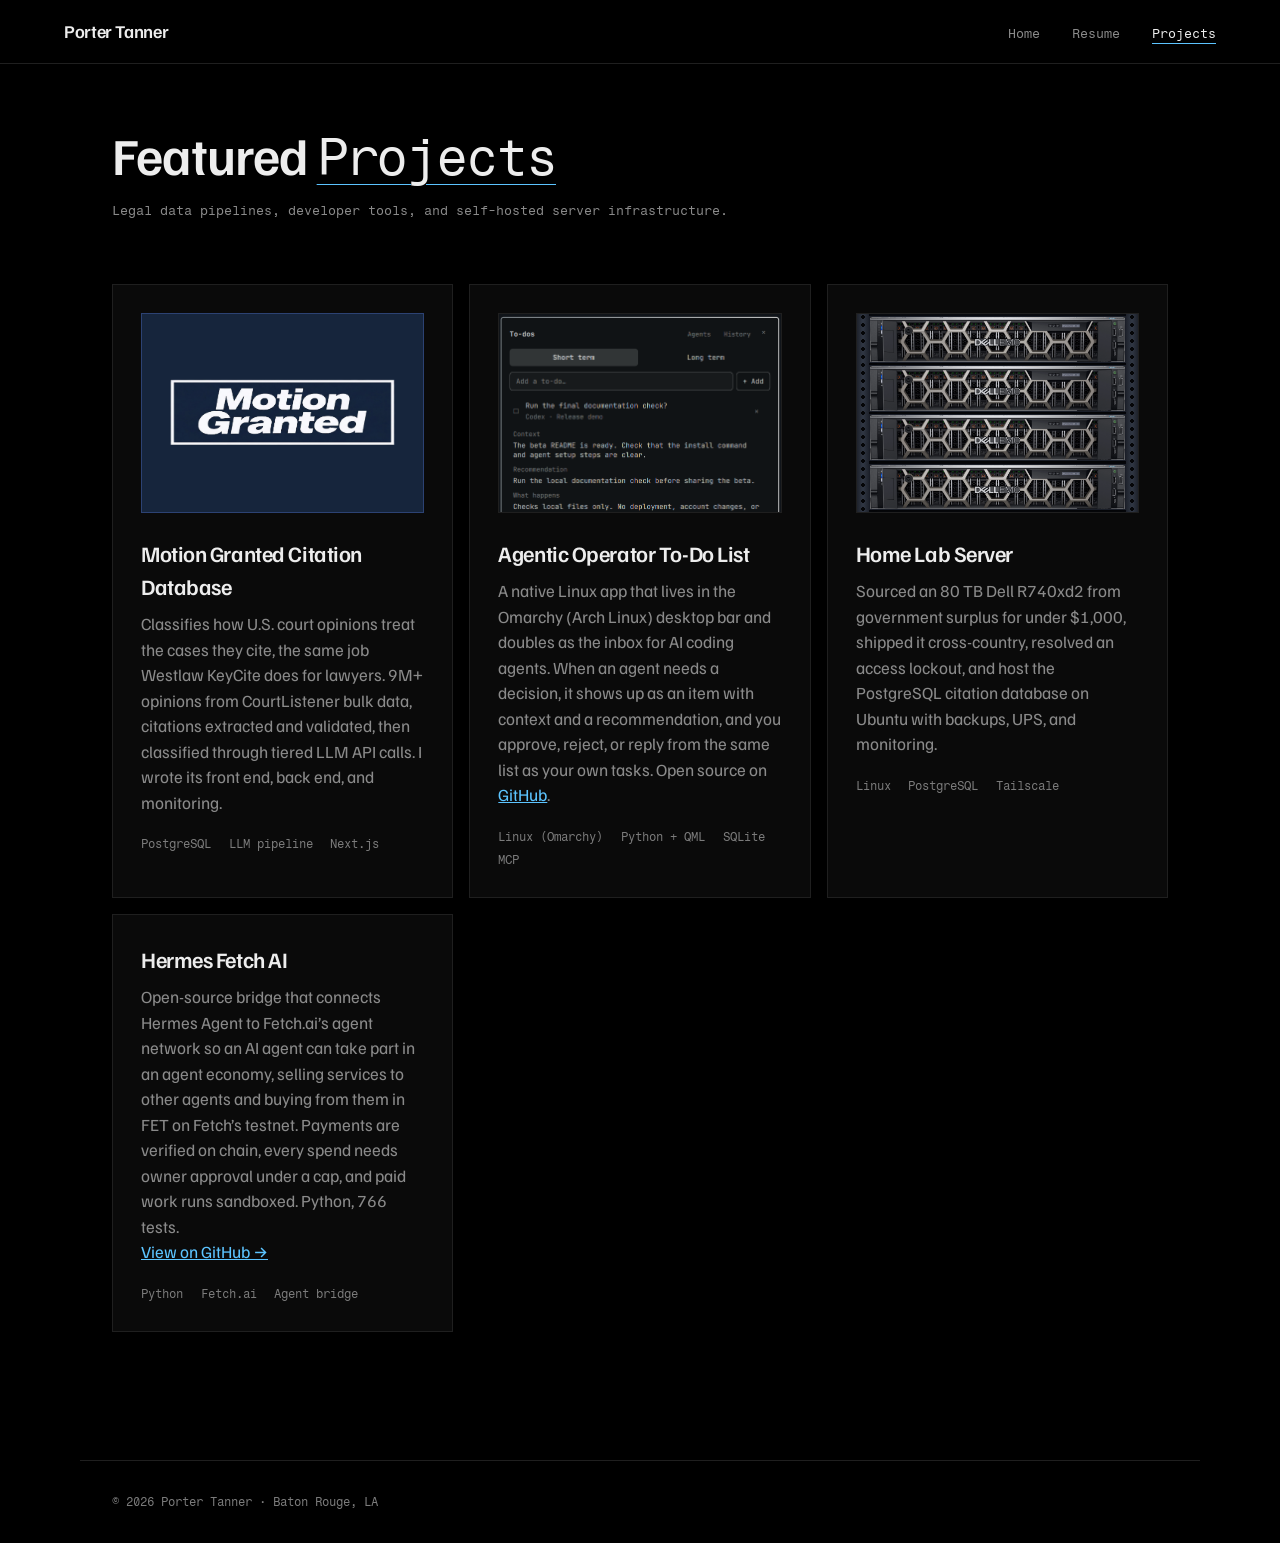
==== commit 97200720: "Sync portfolio with final resume and replace PDF and Word downloads" ====
--- a/website-design-and-github-hosting/porter-website/project.html
+++ b/website-design-and-github-hosting/porter-website/project.html
@@ -3,7 +3,7 @@
 <head>
     <meta charset="UTF-8">
     <meta name="viewport" content="width=device-width, initial-scale=1.0">
-    <meta name="description" content="Projects by Porter Tanner: the Motion Granted citation database, an open-source to-do list for AI coding agents, and a home-lab server.">
+    <meta name="description" content="Projects by Porter Tanner: the Motion Granted citation database, an open-source to-do list for AI coding agents, a home-lab server, and the Hermes Fetch AI bridge.">
     <meta property="og:title" content="Projects | Porter Tanner">
     <meta property="og:description" content="Data systems, tools for AI agents, and server hardware projects by Porter Tanner.">
     <meta property="og:type" content="website">
@@ -25,7 +25,7 @@
     <main class="container">
         <div class="resume-header">
             <h1 class="section-title">Featured <span class="text-gradient">Projects</span></h1>
-            <p>Production data pipelines, developer tools, and self-hosted server infrastructure.</p>
+            <p>Legal data pipelines, developer tools, and self-hosted server infrastructure.</p>
         </div>
 
         <div class="grid-3">
@@ -35,7 +35,7 @@
                     <img src="graphics/motion_granted.png" alt="Motion Granted logo" width="2460" height="804">
                 </div>
                 <h3>Motion Granted Citation Database</h3>
-                <p>Classifies how U.S. court opinions treat the cases they cite, the same job Westlaw KeyCite does for lawyers. 9M+ opinions from CourtListener bulk data, citations extracted and classified by a tiered LLM pipeline. I wrote its front end, back end, and monitoring.</p>
+                <p>Classifies how U.S. court opinions treat the cases they cite, the same job Westlaw KeyCite does for lawyers. 9M+ opinions from CourtListener bulk data, citations extracted and validated, then classified through tiered LLM API calls. I wrote its front end, back end, and monitoring.</p>
                 <div class="project-tags">
                     <span class="tag">PostgreSQL</span>
                     <span class="tag">LLM pipeline</span>
@@ -75,11 +75,23 @@
                     </button>
                 </div>
                 <h3>Home Lab Server</h3>
-                <p>An 80 TB dual-Xeon Dell R740xd that came locked down by another company. I cleared the lockout, installed Ubuntu, and made it the citation database host with PostgreSQL, scheduled backups, and a UPS. I also wrote a dashboard that shows CPU, memory, and pipeline status from my phone over Tailscale.</p>
+                <p>Sourced an 80 TB Dell R740xd2 from government surplus for under $1,000, shipped it cross-country, resolved an access lockout, and host the PostgreSQL citation database on Ubuntu with backups, UPS, and monitoring.</p>
                 <div class="project-tags">
                     <span class="tag">Linux</span>
                     <span class="tag">PostgreSQL</span>
                     <span class="tag">Tailscale</span>
+                </div>
+            </div>
+
+            <!-- Project 4 -->
+            <div class="glass-card" id="project-4">
+                <h3>Hermes Fetch AI</h3>
+                <p>Open-source bridge that connects Hermes Agent to Fetch.ai’s agent network so an AI agent can take part in an agent economy, selling services to other agents and buying from them in FET on Fetch’s testnet. Payments are verified on chain, every spend needs owner approval under a cap, and paid work runs sandboxed. Python, 766 tests.</p>
+                <p><a href="https://github.com/ptanner66-prog/Hermes-Fetch-AI" target="_blank" rel="noopener">View on GitHub →</a></p>
+                <div class="project-tags">
+                    <span class="tag">Python</span>
+                    <span class="tag">Fetch.ai</span>
+                    <span class="tag">Agent bridge</span>
                 </div>
             </div>
         </div>
